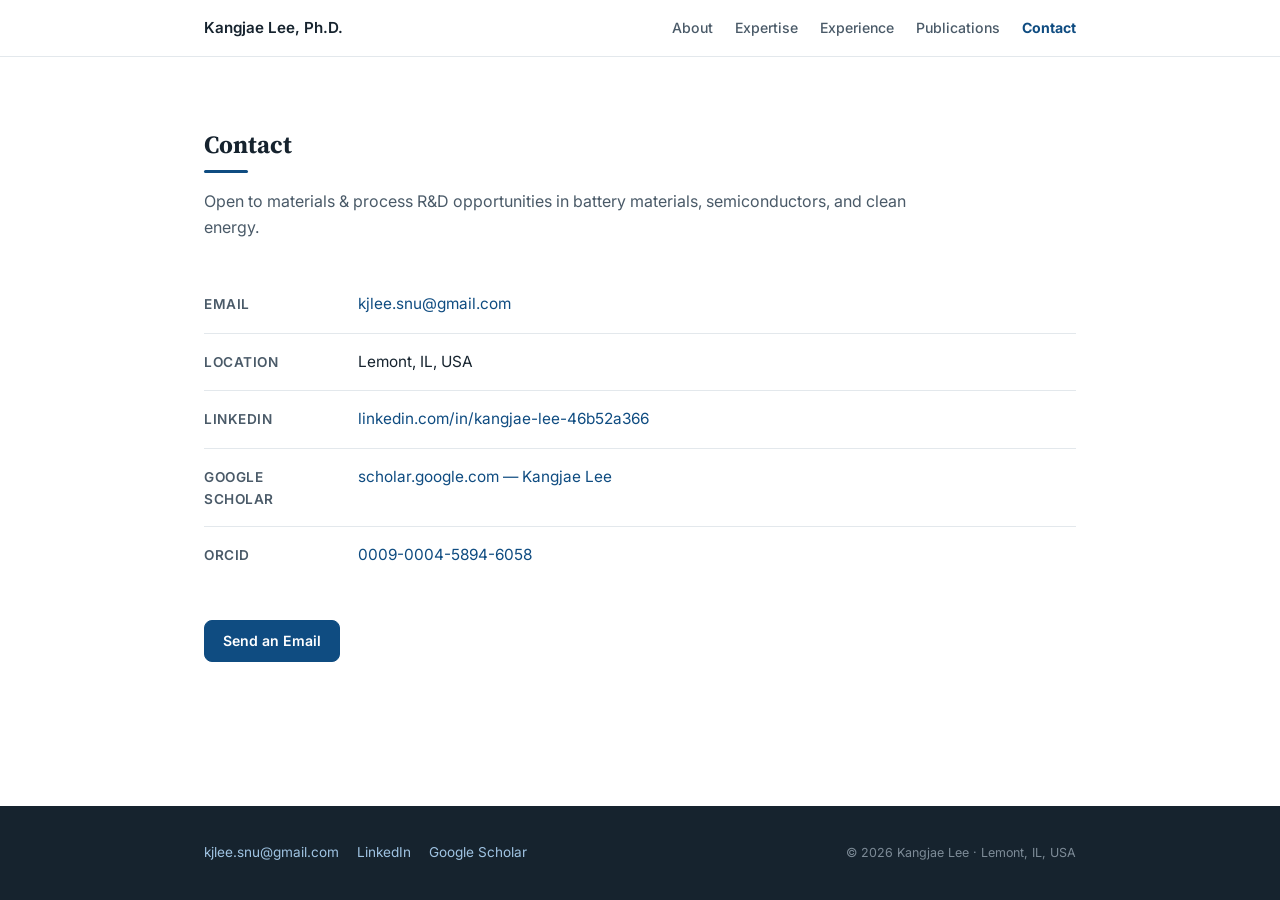
==== contact.html @ 3a31b628 "Add files via upload" ====
<!DOCTYPE html>
<html lang="en">
<head>
<meta charset="UTF-8">
<meta name="viewport" content="width=device-width, initial-scale=1.0">
<title>Contact — Kangjae Lee, Ph.D.</title>
<link rel="preconnect" href="https://fonts.googleapis.com">
<link rel="preconnect" href="https://fonts.gstatic.com" crossorigin>
<link href="https://fonts.googleapis.com/css2?family=Inter:wght@400;500;600;700&family=Source+Serif+4:opsz,wght@8..60,600;8..60,700&display=swap" rel="stylesheet">
<link rel="stylesheet" href="style.css">
</head>
<body>

<nav>
  <div class="wrap">
    <a class="nav-name" href="index.html">Kangjae Lee, Ph.D.</a>
    <div class="nav-links">
      <a href="index.html">About</a>
      <a href="expertise.html">Expertise</a>
      <a href="experience.html">Experience</a>
      <a href="publications.html">Publications</a>
      <a href="contact.html" class="active">Contact</a>
    </div>
  </div>
</nav>

<main>
<section class="wrap page-top">
  <h2>Contact</h2>
  <p class="lead">Open to materials &amp; process R&amp;D opportunities in battery materials, semiconductors, and clean energy.</p>
  <ul class="contact-list">
    <li><span class="lbl">Email</span><a href="mailto:kjlee.snu@gmail.com">kjlee.snu@gmail.com</a></li>
    <li><span class="lbl">Location</span><span>Lemont, IL, USA</span></li>
    <li><span class="lbl">LinkedIn</span><a href="https://www.linkedin.com/in/kangjae-lee-46b52a366" target="_blank" rel="noopener">linkedin.com/in/kangjae-lee-46b52a366</a></li>
    <li><span class="lbl">Google Scholar</span><a href="https://scholar.google.com/citations?user=TuU4Jp8AAAAJ" target="_blank" rel="noopener">scholar.google.com — Kangjae Lee</a></li>
    <li><span class="lbl">ORCID</span><a href="https://orcid.org/0009-0004-5894-6058" target="_blank" rel="noopener">0009-0004-5894-6058</a></li>
  </ul>
  <p style="margin-top:36px"><a class="btn primary" href="mailto:kjlee.snu@gmail.com">Send an Email</a></p>
</section>
</main>

<footer>
  <div class="wrap foot-row">
    <div class="links">
      <a href="mailto:kjlee.snu@gmail.com">kjlee.snu@gmail.com</a>
      <a href="https://www.linkedin.com/in/kangjae-lee-46b52a366" target="_blank" rel="noopener">LinkedIn</a>
      <a href="https://scholar.google.com/citations?user=TuU4Jp8AAAAJ" target="_blank" rel="noopener">Google Scholar</a>
    </div>
    <div class="copy">© 2026 Kangjae Lee · Lemont, IL, USA</div>
  </div>
</footer>

</body>
</html>
---- style.css ----
:root{
  --ink:#16232e;
  --ink-soft:#4a5a68;
  --accent:#0f4c81;
  --accent-soft:#e8f0f7;
  --line:#e3e8ec;
  --bg:#ffffff;
  --bg-alt:#f7f9fa;
  --radius:12px;
}
*{margin:0;padding:0;box-sizing:border-box}
html{scroll-behavior:smooth;scroll-padding-top:64px}
body{font-family:'Inter',-apple-system,BlinkMacSystemFont,sans-serif;color:var(--ink);background:var(--bg);line-height:1.6;font-size:16px;display:flex;flex-direction:column;min-height:100vh}
main{flex:1}
h1,h2,h3{font-family:'Source Serif 4',Georgia,serif;line-height:1.25}
a{color:var(--accent);text-decoration:none}
a:hover{text-decoration:underline}
.wrap{max-width:920px;margin:0 auto;padding:0 24px}

/* Nav */
nav{position:sticky;top:0;background:rgba(255,255,255,.92);backdrop-filter:blur(8px);border-bottom:1px solid var(--line);z-index:10}
nav .wrap{display:flex;align-items:center;justify-content:space-between;height:56px;gap:16px}
.nav-name{font-weight:600;font-size:.95rem;color:var(--ink);white-space:nowrap}
.nav-name:hover{text-decoration:none;color:var(--accent)}
.nav-links{display:flex;gap:22px;font-size:.88rem;overflow-x:auto}
.nav-links a{color:var(--ink-soft);font-weight:500;white-space:nowrap}
.nav-links a:hover{color:var(--accent);text-decoration:none}
.nav-links a.active{color:var(--accent);font-weight:700}
@media(max-width:640px){
  .nav-links{gap:14px;font-size:.82rem}
  .nav-name{font-size:.88rem}
}

/* Hero (index) */
header.hero-wrap{padding:96px 0 56px}
.hero{display:flex;gap:44px;align-items:center}
.hero-photo{flex-shrink:0;width:176px;height:176px;border-radius:50%;object-fit:cover;border:4px solid var(--accent-soft);box-shadow:0 6px 24px rgba(15,76,129,.14)}
.hero h1{font-size:2.4rem;font-weight:700;margin-bottom:6px}
.hero .role{font-size:1.08rem;color:var(--accent);font-weight:600;margin-bottom:14px}
.hero .pitch{color:var(--ink-soft);max-width:560px;margin-bottom:20px}
.cta{display:flex;flex-wrap:wrap;gap:10px}
.btn{display:inline-flex;align-items:center;gap:7px;padding:9px 18px;border-radius:8px;font-size:.88rem;font-weight:600;border:1.5px solid var(--accent);transition:all .15s}
.btn.primary{background:var(--accent);color:#fff}
.btn.primary:hover{background:#0c3d68;text-decoration:none}
.btn.ghost{color:var(--accent)}
.btn.ghost:hover{background:var(--accent-soft);text-decoration:none}
@media(max-width:640px){
  .hero{flex-direction:column;text-align:center;gap:24px}
  .hero .pitch{margin-left:auto;margin-right:auto}
  .cta{justify-content:center}
  header.hero-wrap{padding:48px 0 40px}
  .hero h1{font-size:1.9rem}
}

/* Stats */
.stats{display:grid;grid-template-columns:repeat(4,1fr);gap:14px;margin-top:44px}
.stat{background:var(--bg-alt);border:1px solid var(--line);border-radius:var(--radius);padding:18px 12px;text-align:center}
.stat b{display:block;font-size:1.5rem;color:var(--accent);font-family:'Source Serif 4',serif}
.stat span{font-size:.78rem;color:var(--ink-soft);font-weight:500}
@media(max-width:640px){.stats{grid-template-columns:repeat(2,1fr)}}

/* Sections */
section{padding:120px 0 48px;border-top:1px solid var(--line)}
section.page-top{border-top:none;padding-top:72px}
section h2{font-size:1.55rem;margin-bottom:36px}
section h2::after{content:"";display:block;width:44px;height:3px;background:var(--accent);margin-top:10px;border-radius:2px}
.lead{color:var(--ink-soft);max-width:720px;margin:-20px 0 36px}
@media(max-width:640px){
  section{padding:80px 0 40px}
  section.page-top{padding-top:48px}
}
.about p{color:var(--ink-soft);max-width:760px}
.about p+p{margin-top:14px}
.about strong{color:var(--ink)}

/* Expertise */
.cards{display:grid;grid-template-columns:1fr 1fr;gap:16px}
.card{border:1px solid var(--line);border-radius:var(--radius);padding:22px;background:var(--bg)}
.card h3{font-size:1.02rem;margin-bottom:8px;color:var(--accent)}
.card p{font-size:.9rem;color:var(--ink-soft)}
@media(max-width:640px){.cards{grid-template-columns:1fr}}

/* Experience */
.timeline{border-left:2px solid var(--line);padding-left:28px}
.job{position:relative;padding-bottom:34px}
.job:last-child{padding-bottom:0}
.job::before{content:"";position:absolute;left:-35px;top:7px;width:12px;height:12px;border-radius:50%;background:var(--accent);border:3px solid #fff;box-shadow:0 0 0 2px var(--accent)}
.job .when{font-size:.8rem;color:var(--ink-soft);font-weight:600;text-transform:uppercase;letter-spacing:.04em}
.job h3{font-size:1.08rem;margin:3px 0 2px}
.job .org{font-size:.92rem;color:var(--accent);font-weight:600;margin-bottom:8px}
.job p{font-size:.92rem;color:var(--ink-soft)}

/* Publications */
.pub{border:1px solid var(--line);border-radius:var(--radius);padding:18px 22px;margin-bottom:14px;display:flex;justify-content:space-between;gap:18px;align-items:flex-start;transition:border-color .15s}
.pub:hover{border-color:var(--accent)}
.pub .meta{font-size:.8rem;font-weight:700;color:var(--accent);margin-bottom:4px}
.pub .title{font-size:.97rem;font-weight:600;color:var(--ink)}
.pub .tag{flex-shrink:0;font-size:.72rem;font-weight:700;background:var(--accent-soft);color:var(--accent);padding:4px 10px;border-radius:20px;white-space:nowrap;margin-top:2px}
.pub-note{font-size:.9rem;color:var(--ink-soft);margin-top:18px}
@media(max-width:640px){.pub{flex-direction:column;gap:8px}}

/* Awards */
.awards li{list-style:none;padding:12px 0;border-bottom:1px solid var(--line);font-size:.94rem;display:flex;gap:18px}
.awards li:last-child{border-bottom:none}
.awards .yr{font-weight:700;color:var(--accent);font-family:'Source Serif 4',serif;flex-shrink:0;width:48px}

/* Contact page */
.contact-list{list-style:none;margin-top:8px}
.contact-list li{padding:16px 0;border-bottom:1px solid var(--line);display:flex;gap:24px;font-size:.96rem}
.contact-list li:last-child{border-bottom:none}
.contact-list .lbl{flex-shrink:0;width:130px;font-weight:600;color:var(--ink-soft);font-size:.85rem;text-transform:uppercase;letter-spacing:.04em;padding-top:2px}

/* Footer */
footer{background:var(--ink);color:#c8d4de;padding:36px 0;margin-top:96px}
footer a{color:#9fc3e2}
.foot-row{display:flex;flex-wrap:wrap;gap:20px;justify-content:space-between;align-items:center;font-size:.85rem}
.foot-row .links{display:flex;flex-wrap:wrap;gap:18px}
.copy{font-size:.78rem;color:#7d8b97}
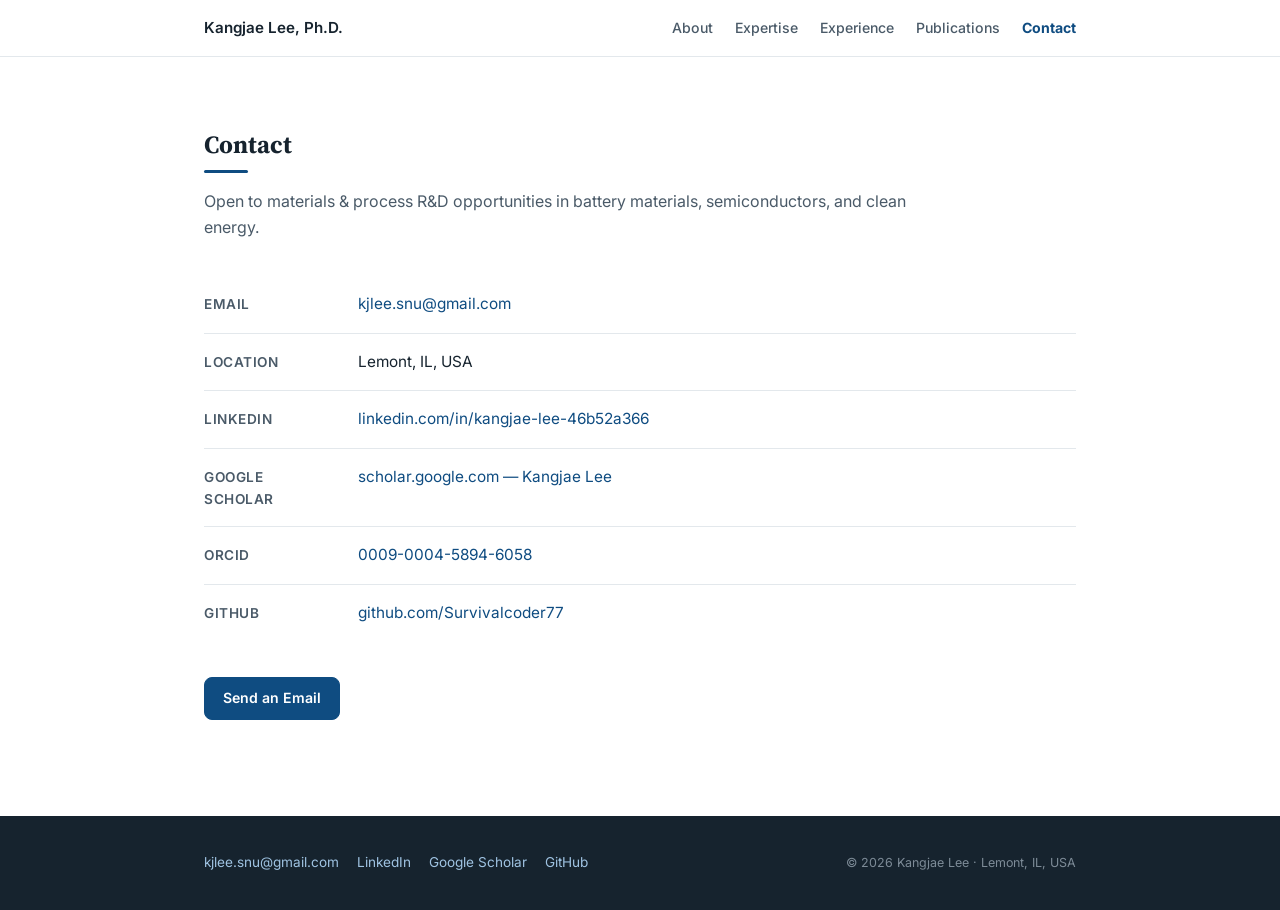
==== commit f5c843d0: "Add files via upload" ====
--- a/contact.html
+++ b/contact.html
@@ -34,6 +34,7 @@
     <li><span class="lbl">LinkedIn</span><a href="https://www.linkedin.com/in/kangjae-lee-46b52a366" target="_blank" rel="noopener">linkedin.com/in/kangjae-lee-46b52a366</a></li>
     <li><span class="lbl">Google Scholar</span><a href="https://scholar.google.com/citations?user=TuU4Jp8AAAAJ" target="_blank" rel="noopener">scholar.google.com — Kangjae Lee</a></li>
     <li><span class="lbl">ORCID</span><a href="https://orcid.org/0009-0004-5894-6058" target="_blank" rel="noopener">0009-0004-5894-6058</a></li>
+    <li><span class="lbl">GitHub</span><a href="https://github.com/Survivalcoder77" target="_blank" rel="noopener">github.com/Survivalcoder77</a></li>
   </ul>
   <p style="margin-top:36px"><a class="btn primary" href="mailto:kjlee.snu@gmail.com">Send an Email</a></p>
 </section>
@@ -45,6 +46,7 @@
       <a href="mailto:kjlee.snu@gmail.com">kjlee.snu@gmail.com</a>
       <a href="https://www.linkedin.com/in/kangjae-lee-46b52a366" target="_blank" rel="noopener">LinkedIn</a>
       <a href="https://scholar.google.com/citations?user=TuU4Jp8AAAAJ" target="_blank" rel="noopener">Google Scholar</a>
+      <a href="https://github.com/Survivalcoder77" target="_blank" rel="noopener">GitHub</a>
     </div>
     <div class="copy">© 2026 Kangjae Lee · Lemont, IL, USA</div>
   </div>
